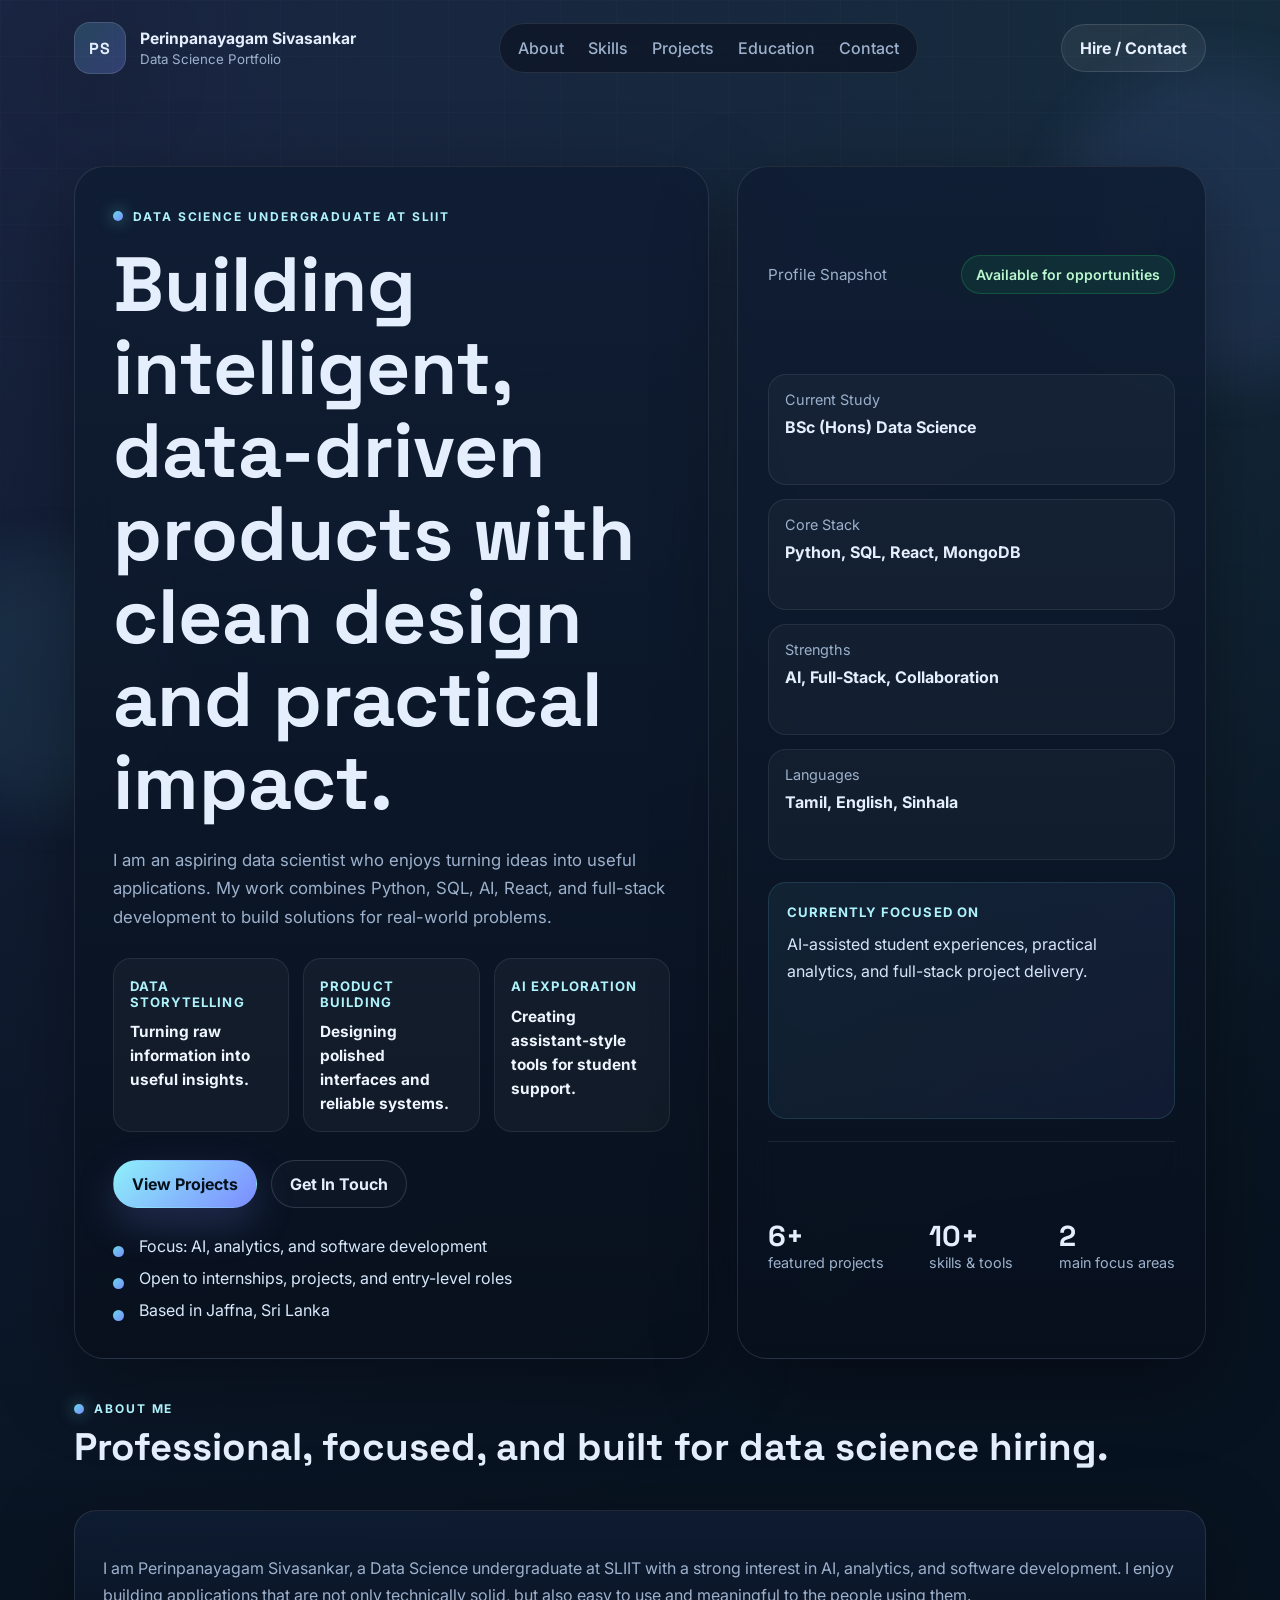
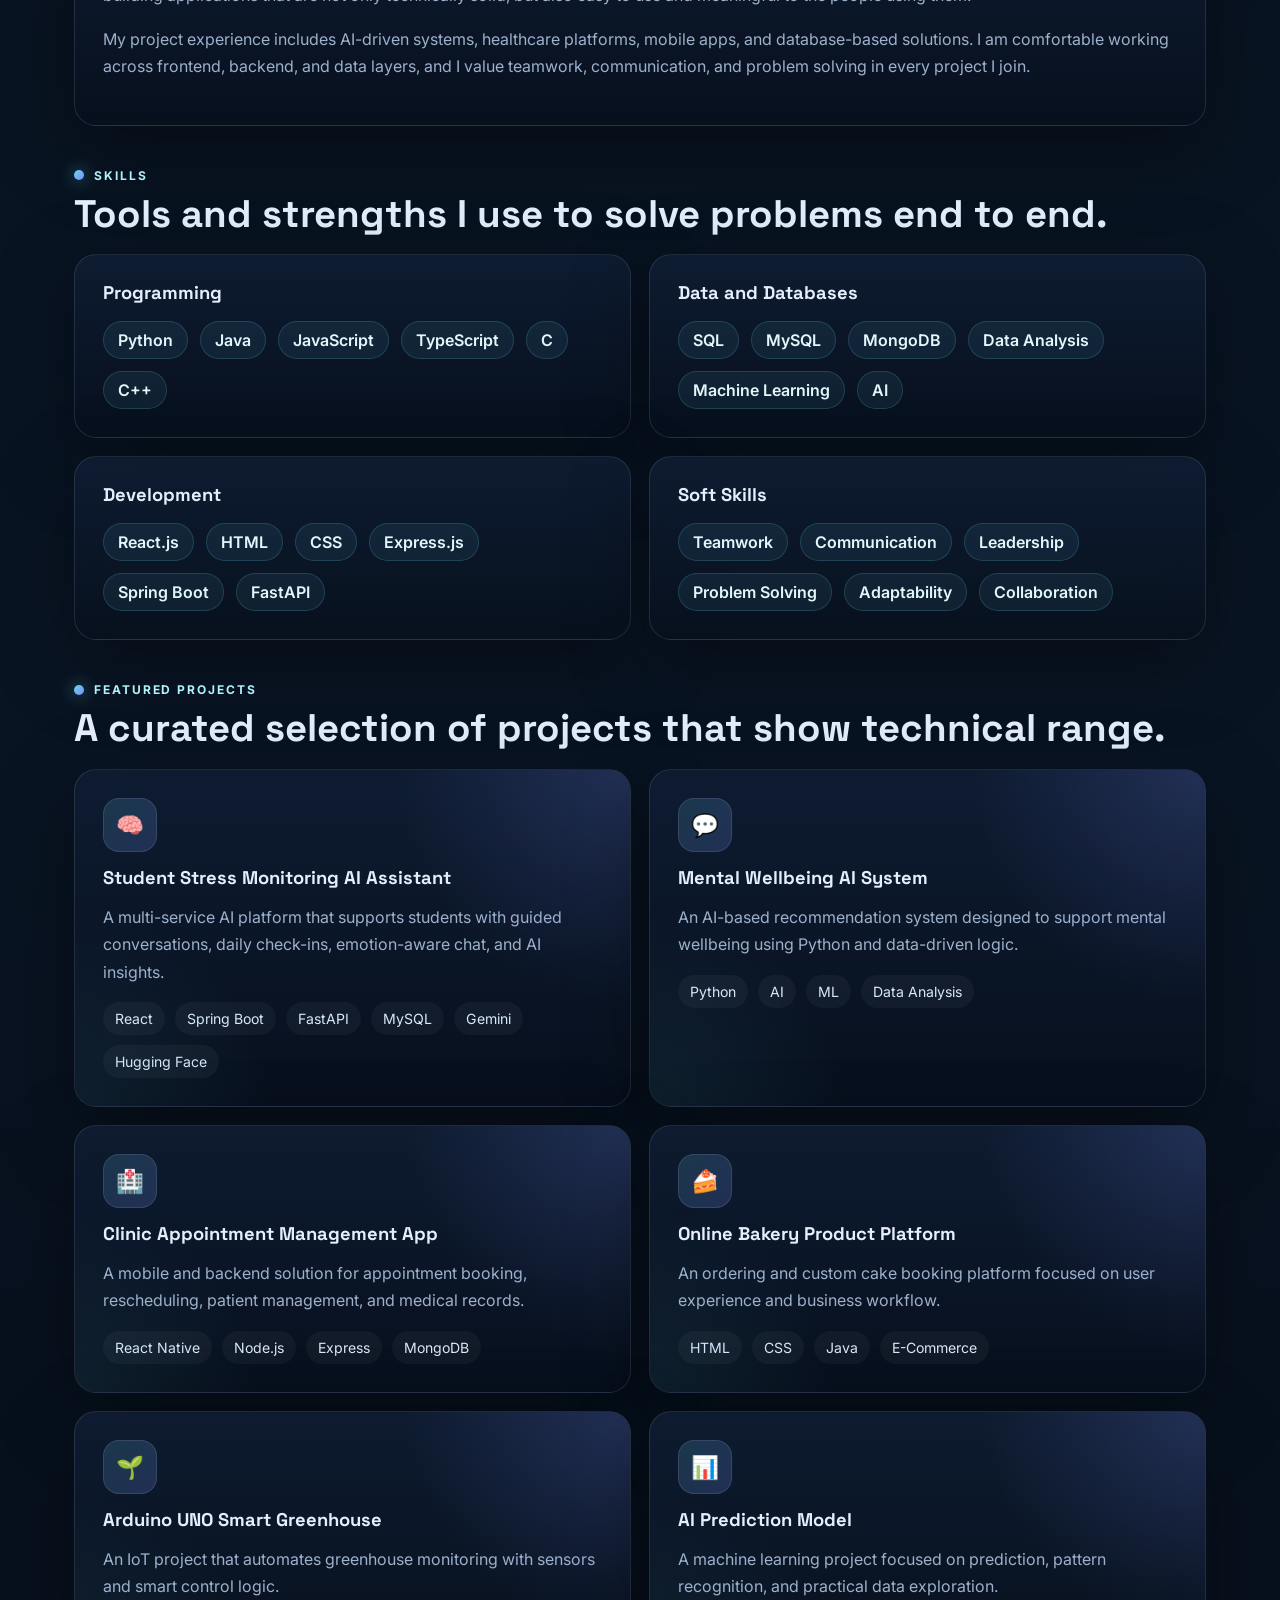
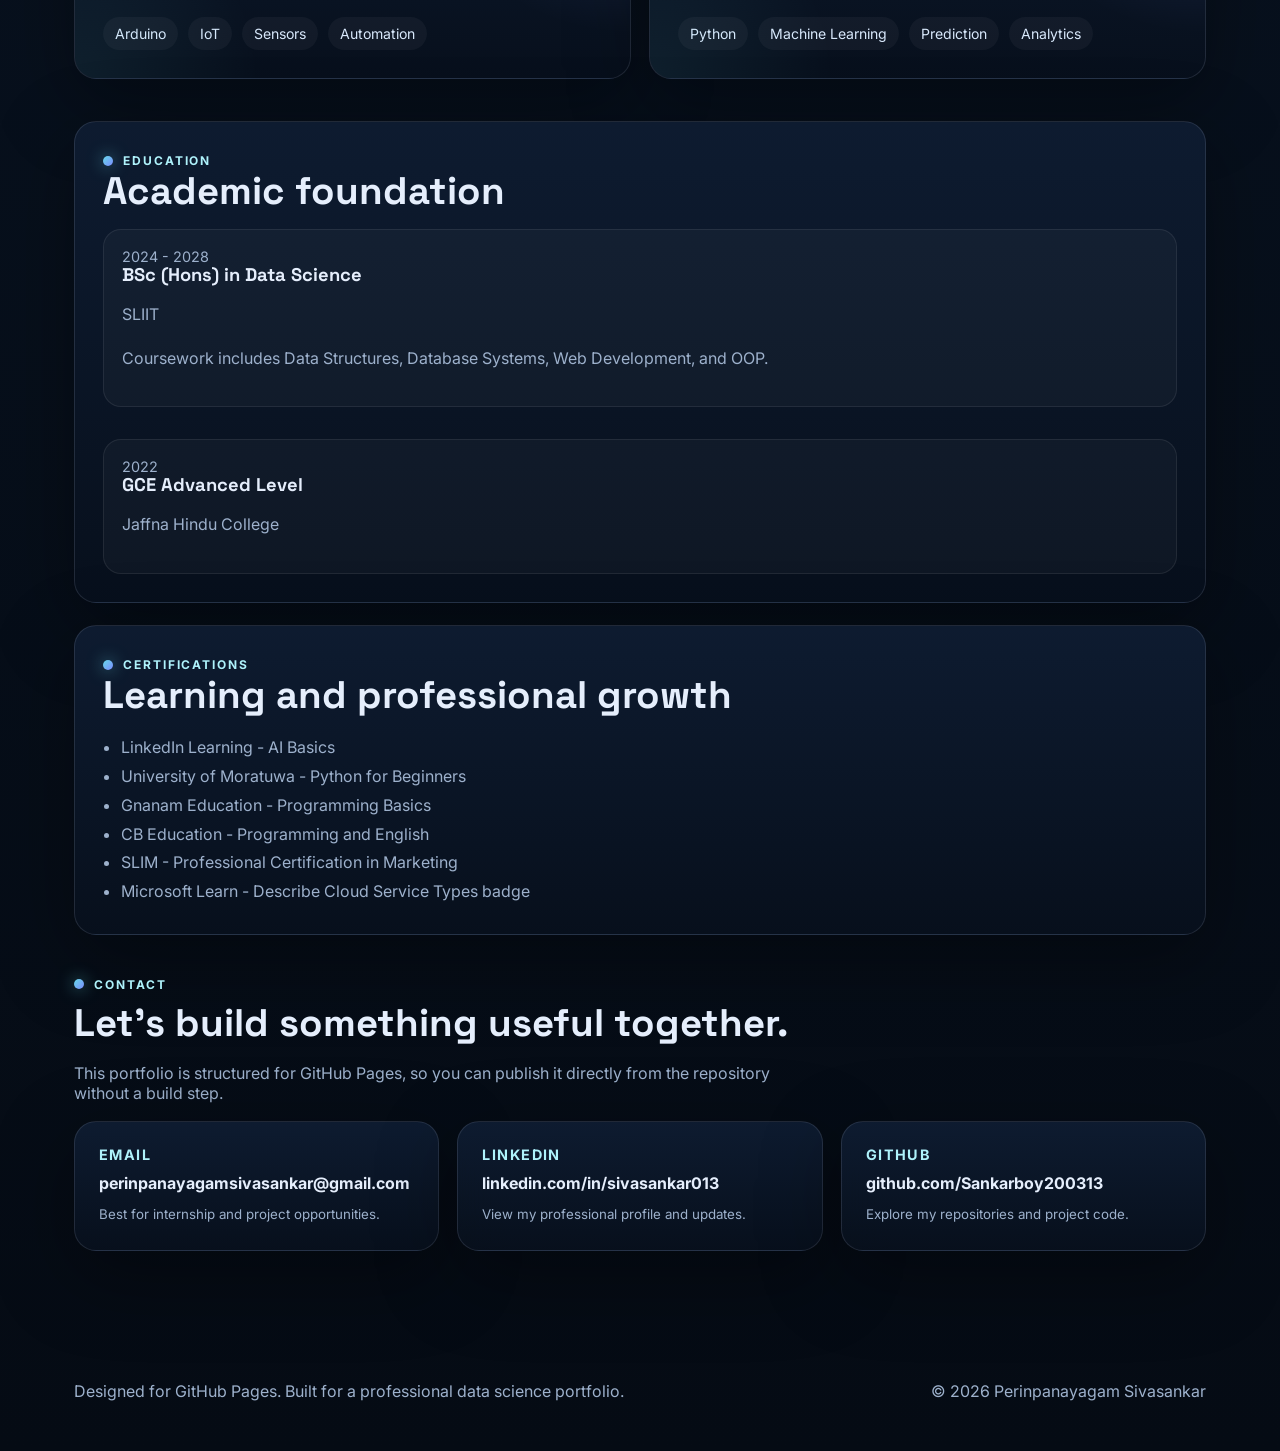
==== index.html @ 7ce392a5 "portfolio" ====
<!doctype html>
<html lang="en">
  <head>
    <meta charset="UTF-8" />
    <meta name="viewport" content="width=device-width, initial-scale=1.0" />
    <title>Perinpanayagam Sivasankar | Data Science Portfolio</title>
    <meta
      name="description"
      content="Professional portfolio for Perinpanayagam Sivasankar, a Data Science undergraduate focused on AI, analytics, and full-stack project work."
    />
    <link rel="preconnect" href="https://fonts.googleapis.com" />
    <link rel="preconnect" href="https://fonts.gstatic.com" crossorigin />
    <link
      href="https://fonts.googleapis.com/css2?family=Inter:wght@400;500;600;700;800&family=Space+Grotesk:wght@500;700&display=swap"
      rel="stylesheet"
    />
    <link rel="stylesheet" href="./styles.css" />
  </head>
  <body>
    <div class="bg-orb orb-1"></div>
    <div class="bg-orb orb-2"></div>
    <div class="bg-grid"></div>

    <header class="site-header">
      <a class="brand" href="#top" aria-label="Home">
        <span class="brand-mark">PS</span>
        <span class="brand-text">
          <strong>Perinpanayagam Sivasankar</strong>
          <small>Data Science Portfolio</small>
        </span>
      </a>

      <nav class="site-nav" aria-label="Primary">
        <a href="#about">About</a>
        <a href="#skills">Skills</a>
        <a href="#projects">Projects</a>
        <a href="#education">Education</a>
        <a href="#contact">Contact</a>
      </nav>

      <a class="button button-secondary" href="mailto:perinpanayagamsivasankar@gmail.com">
        Hire / Contact
      </a>
    </header>

    <main id="top">
      <section class="hero section">
        <div class="hero-copy reveal">
          <span class="eyebrow">Data Science Undergraduate at SLIIT</span>
          <h1>Building intelligent, data-driven products with clean design and practical impact.</h1>
          <p class="hero-text">
            I am an aspiring data scientist who enjoys turning ideas into useful applications.
            My work combines Python, SQL, AI, React, and full-stack development to build
            solutions for real-world problems.
          </p>

          <div class="hero-highlights" aria-label="Highlights">
            <article>
              <span>Data storytelling</span>
              <strong>Turning raw information into useful insights.</strong>
            </article>
            <article>
              <span>Product building</span>
              <strong>Designing polished interfaces and reliable systems.</strong>
            </article>
            <article>
              <span>AI exploration</span>
              <strong>Creating assistant-style tools for student support.</strong>
            </article>
          </div>

          <div class="hero-actions">
            <a class="button button-primary" href="#projects">View Projects</a>
            <a class="button button-ghost" href="#contact">Get In Touch</a>
          </div>

          <ul class="hero-points">
            <li>Focus: AI, analytics, and software development</li>
            <li>Open to internships, projects, and entry-level roles</li>
            <li>Based in Jaffna, Sri Lanka</li>
          </ul>
        </div>

        <aside class="hero-card reveal">
          <div class="hero-card-top">
            <p class="card-label">Profile Snapshot</p>
            <span class="status-pill">Available for opportunities</span>
          </div>

          <div class="profile-grid">
            <div>
              <span>Current Study</span>
              <strong>BSc (Hons) Data Science</strong>
            </div>
            <div>
              <span>Core Stack</span>
              <strong>Python, SQL, React, MongoDB</strong>
            </div>
            <div>
              <span>Strengths</span>
              <strong>AI, Full-Stack, Collaboration</strong>
            </div>
            <div>
              <span>Languages</span>
              <strong>Tamil, English, Sinhala</strong>
            </div>
          </div>

          <div class="spotlight">
            <span>Currently focused on</span>
            <p>AI-assisted student experiences, practical analytics, and full-stack project delivery.</p>
          </div>

          <div class="metric-row">
            <div class="metric">
              <strong>6+</strong>
              <span>featured projects</span>
            </div>
            <div class="metric">
              <strong>10+</strong>
              <span>skills & tools</span>
            </div>
            <div class="metric">
              <strong>2</strong>
              <span>main focus areas</span>
            </div>
          </div>
        </aside>
      </section>

      <section class="section about-grid" id="about">
        <div class="section-heading reveal">
          <span class="eyebrow">About Me</span>
          <h2>Professional, focused, and built for data science hiring.</h2>
        </div>

        <div class="card reveal">
          <p>
            I am Perinpanayagam Sivasankar, a Data Science undergraduate at SLIIT with a strong
            interest in AI, analytics, and software development. I enjoy building applications that
            are not only technically solid, but also easy to use and meaningful to the people using
            them.
          </p>
          <p>
            My project experience includes AI-driven systems, healthcare platforms, mobile apps,
            and database-based solutions. I am comfortable working across frontend, backend, and
            data layers, and I value teamwork, communication, and problem solving in every project
            I join.
          </p>
        </div>
      </section>

      <section class="section" id="skills">
        <div class="section-heading reveal">
          <span class="eyebrow">Skills</span>
          <h2>Tools and strengths I use to solve problems end to end.</h2>
        </div>

        <div class="skill-columns">
          <article class="card reveal">
            <h3>Programming</h3>
            <div class="chip-list">
              <span>Python</span>
              <span>Java</span>
              <span>JavaScript</span>
              <span>TypeScript</span>
              <span>C</span>
              <span>C++</span>
            </div>
          </article>

          <article class="card reveal">
            <h3>Data and Databases</h3>
            <div class="chip-list">
              <span>SQL</span>
              <span>MySQL</span>
              <span>MongoDB</span>
              <span>Data Analysis</span>
              <span>Machine Learning</span>
              <span>AI</span>
            </div>
          </article>

          <article class="card reveal">
            <h3>Development</h3>
            <div class="chip-list">
              <span>React.js</span>
              <span>HTML</span>
              <span>CSS</span>
              <span>Express.js</span>
              <span>Spring Boot</span>
              <span>FastAPI</span>
            </div>
          </article>

          <article class="card reveal">
            <h3>Soft Skills</h3>
            <div class="chip-list">
              <span>Teamwork</span>
              <span>Communication</span>
              <span>Leadership</span>
              <span>Problem Solving</span>
              <span>Adaptability</span>
              <span>Collaboration</span>
            </div>
          </article>
        </div>
      </section>

      <section class="section" id="projects">
        <div class="section-heading reveal">
          <span class="eyebrow">Featured Projects</span>
          <h2>A curated selection of projects that show technical range.</h2>
        </div>

        <div class="project-grid" id="project-grid"></div>
      </section>

      <section class="section split-section">
        <article class="card reveal" id="education">
          <span class="eyebrow">Education</span>
          <h2>Academic foundation</h2>
          <div class="timeline">
            <div class="timeline-item">
              <span class="timeline-date">2024 - 2028</span>
              <h3>BSc (Hons) in Data Science</h3>
              <p>SLIIT</p>
              <p>Coursework includes Data Structures, Database Systems, Web Development, and OOP.</p>
            </div>
            <div class="timeline-item">
              <span class="timeline-date">2022</span>
              <h3>GCE Advanced Level</h3>
              <p>Jaffna Hindu College</p>
            </div>
          </div>
        </article>

        <article class="card reveal">
          <span class="eyebrow">Certifications</span>
          <h2>Learning and professional growth</h2>
          <ul class="list-clean">
            <li>LinkedIn Learning - AI Basics</li>
            <li>University of Moratuwa - Python for Beginners</li>
            <li>Gnanam Education - Programming Basics</li>
            <li>CB Education - Programming and English</li>
            <li>SLIM - Professional Certification in Marketing</li>
            <li>Microsoft Learn - Describe Cloud Service Types badge</li>
          </ul>
        </article>
      </section>

      <section class="section contact-section" id="contact">
        <div class="section-heading reveal">
          <span class="eyebrow">Contact</span>
          <h2>Let’s build something useful together.</h2>
        </div>

        <p class="contact-note reveal">
          This portfolio is structured for GitHub Pages, so you can publish it directly from the
          repository without a build step.
        </p>

        <div class="contact-grid">
          <a class="contact-card reveal" href="mailto:perinpanayagamsivasankar@gmail.com">
            <span>Email</span>
            <strong>perinpanayagamsivasankar@gmail.com</strong>
            <small>Best for internship and project opportunities.</small>
          </a>

          <a class="contact-card reveal" href="https://www.linkedin.com/in/sivasankar013" target="_blank" rel="noreferrer">
            <span>LinkedIn</span>
            <strong>linkedin.com/in/sivasankar013</strong>
            <small>View my professional profile and updates.</small>
          </a>

          <a class="contact-card reveal" href="https://github.com/Sankarboy200313" target="_blank" rel="noreferrer">
            <span>GitHub</span>
            <strong>github.com/Sankarboy200313</strong>
            <small>Explore my repositories and project code.</small>
          </a>
        </div>
      </section>
    </main>

    <footer class="site-footer">
      <p>Designed for GitHub Pages. Built for a professional data science portfolio.</p>
      <p>© <span id="year"></span> Perinpanayagam Sivasankar</p>
    </footer>

    <script src="./script.js"></script>
  </body>
</html>
---- styles.css ----
:root {
  color-scheme: dark;
  --bg: #07111f;
  --bg-soft: rgba(10, 18, 31, 0.75);
  --surface: rgba(12, 22, 39, 0.88);
  --surface-strong: #0f1d33;
  --line: rgba(148, 163, 184, 0.18);
  --text: #e5eefc;
  --muted: #9db1cc;
  --accent: #66d9e8;
  --accent-2: #7c8cff;
  --accent-3: #22c55e;
  --shadow: 0 24px 80px rgba(0, 0, 0, 0.35);
  --radius-xl: 30px;
  --radius-lg: 22px;
  --radius-md: 16px;
  --radius-sm: 12px;
  --max-width: 1180px;
  --font-body: "Inter", system-ui, sans-serif;
  --font-display: "Space Grotesk", "Inter", system-ui, sans-serif;
}

* {
  box-sizing: border-box;
}

html {
  scroll-behavior: smooth;
}

body {
  margin: 0;
  font-family: var(--font-body);
  color: var(--text);
  background:
    radial-gradient(circle at top left, rgba(124, 140, 255, 0.17), transparent 34%),
    radial-gradient(circle at top right, rgba(102, 217, 232, 0.12), transparent 26%),
    linear-gradient(180deg, #06101c 0%, #091423 48%, #050b14 100%);
  min-height: 100vh;
}

a {
  color: inherit;
  text-decoration: none;
}

img {
  max-width: 100%;
  display: block;
}

body::before {
  content: "";
  position: fixed;
  inset: 0;
  background-image: linear-gradient(rgba(255, 255, 255, 0.03) 1px, transparent 1px),
    linear-gradient(90deg, rgba(255, 255, 255, 0.03) 1px, transparent 1px);
  background-size: 56px 56px;
  mask-image: linear-gradient(to bottom, rgba(0, 0, 0, 0.55), transparent 95%);
  pointer-events: none;
}

.bg-orb {
  position: fixed;
  border-radius: 50%;
  filter: blur(30px);
  opacity: 0.48;
  pointer-events: none;
}

.orb-1 {
  width: 320px;
  height: 320px;
  top: 4rem;
  right: -6rem;
  background: rgba(124, 140, 255, 0.22);
}

.orb-2 {
  width: 260px;
  height: 260px;
  bottom: 10%;
  left: -5rem;
  background: rgba(102, 217, 232, 0.18);
}

.bg-grid {
  position: fixed;
  inset: 0;
  background-image: linear-gradient(rgba(255, 255, 255, 0.02) 1px, transparent 1px),
    linear-gradient(90deg, rgba(255, 255, 255, 0.02) 1px, transparent 1px);
  background-size: 120px 120px;
  opacity: 0.35;
  pointer-events: none;
}

.site-header,
main,
.site-footer {
  position: relative;
  z-index: 1;
}

.site-header {
  max-width: var(--max-width);
  margin: 0 auto;
  padding: 22px 24px;
  display: flex;
  align-items: center;
  justify-content: space-between;
  gap: 20px;
}

.brand {
  display: inline-flex;
  align-items: center;
  gap: 14px;
}

.brand-mark {
  display: grid;
  place-items: center;
  width: 52px;
  height: 52px;
  border-radius: 16px;
  font-family: var(--font-display);
  font-weight: 700;
  letter-spacing: 0.05em;
  background: linear-gradient(135deg, rgba(102, 217, 232, 0.18), rgba(124, 140, 255, 0.26));
  border: 1px solid rgba(255, 255, 255, 0.12);
  box-shadow: var(--shadow);
}

.brand-text {
  display: flex;
  flex-direction: column;
  gap: 3px;
}

.brand-text strong {
  font-size: 0.98rem;
  font-weight: 700;
}

.brand-text small {
  color: var(--muted);
}

.site-nav {
  display: flex;
  align-items: center;
  gap: 24px;
  padding: 14px 18px;
  border-radius: 999px;
  background: rgba(8, 15, 27, 0.52);
  border: 1px solid rgba(255, 255, 255, 0.1);
  backdrop-filter: blur(16px);
}

.site-nav a {
  color: var(--muted);
  font-weight: 500;
  transition: color 180ms ease;
}

.site-nav a:hover {
  color: var(--text);
}

.button {
  display: inline-flex;
  align-items: center;
  justify-content: center;
  min-height: 48px;
  padding: 0 18px;
  border-radius: 999px;
  font-weight: 700;
  border: 1px solid transparent;
  transition:
    transform 180ms ease,
    border-color 180ms ease,
    background 180ms ease;
}

.button:hover {
  transform: translateY(-1px);
}

.button-primary {
  color: #04111c;
  background: linear-gradient(135deg, #8ef0fa, #7c8cff);
  box-shadow: 0 16px 40px rgba(124, 140, 255, 0.22);
}

.button-secondary {
  background: rgba(255, 255, 255, 0.06);
  border-color: rgba(255, 255, 255, 0.12);
}

.button-ghost {
  border-color: rgba(148, 163, 184, 0.24);
  background: rgba(255, 255, 255, 0.02);
}

main {
  max-width: var(--max-width);
  margin: 0 auto;
  padding: 0 24px 96px;
}

.section {
  margin-top: 42px;
}

.hero {
  display: grid;
  grid-template-columns: minmax(0, 1.15fr) minmax(320px, 0.85fr);
  gap: 28px;
  align-items: stretch;
  padding-top: 28px;
}

.hero-copy,
.hero-card,
.card,
.contact-card {
  background: linear-gradient(180deg, rgba(15, 29, 51, 0.9), rgba(8, 16, 29, 0.9));
  border: 1px solid var(--line);
  box-shadow: var(--shadow);
  backdrop-filter: blur(20px);
}

.hero-copy {
  border-radius: var(--radius-xl);
  padding: 38px;
  position: relative;
  overflow: hidden;
}

.hero-copy::after {
  content: "";
  position: absolute;
  inset: auto -10% -35% auto;
  width: 280px;
  height: 280px;
  border-radius: 50%;
  background: radial-gradient(circle, rgba(102, 217, 232, 0.18), transparent 62%);
  filter: blur(14px);
  pointer-events: none;
}

.eyebrow {
  display: inline-flex;
  align-items: center;
  gap: 10px;
  color: #aef2fb;
  text-transform: uppercase;
  letter-spacing: 0.16em;
  font-size: 0.75rem;
  font-weight: 700;
}

.eyebrow::before {
  content: "";
  width: 10px;
  height: 10px;
  border-radius: 50%;
  background: linear-gradient(135deg, #66d9e8, #7c8cff);
  box-shadow: 0 0 16px rgba(102, 217, 232, 0.6);
}

h1,
h2,
h3 {
  margin: 0;
  font-family: var(--font-display);
  line-height: 1.08;
}

h1 {
  margin-top: 18px;
  font-size: clamp(2.8rem, 6vw, 5.5rem);
  max-width: 12ch;
}

h2 {
  font-size: clamp(1.8rem, 3vw, 2.8rem);
}

h3 {
  font-size: 1.15rem;
}

.hero-text,
.card p,
.timeline-item p,
.contact-card small {
  color: var(--muted);
  line-height: 1.72;
}

.hero-text {
  max-width: 62ch;
  font-size: 1.05rem;
  margin-top: 22px;
}

.hero-highlights {
  display: grid;
  grid-template-columns: repeat(3, minmax(0, 1fr));
  gap: 14px;
  margin-top: 26px;
}

.hero-highlights article {
  padding: 16px;
  border-radius: 18px;
  background: rgba(255, 255, 255, 0.035);
  border: 1px solid rgba(255, 255, 255, 0.08);
}

.hero-highlights span,
.spotlight span {
  display: inline-flex;
  color: #aef2fb;
  font-size: 0.82rem;
  font-weight: 700;
  text-transform: uppercase;
  letter-spacing: 0.08em;
}

.hero-highlights strong {
  display: block;
  margin-top: 10px;
  color: #eef5ff;
  font-size: 0.96rem;
  line-height: 1.55;
}

.hero-actions {
  display: flex;
  flex-wrap: wrap;
  gap: 14px;
  margin-top: 28px;
}

.hero-points {
  display: grid;
  gap: 12px;
  margin: 28px 0 0;
  padding: 0;
  list-style: none;
  color: #d8e8fb;
}

.hero-points li {
  position: relative;
  padding-left: 26px;
}

.hero-points li::before {
  content: "";
  position: absolute;
  left: 0;
  top: 0.58em;
  width: 11px;
  height: 11px;
  border-radius: 50%;
  background: linear-gradient(135deg, #66d9e8, #7c8cff);
}

.hero-card {
  border-radius: var(--radius-xl);
  padding: 30px;
  display: grid;
  gap: 22px;
}

.hero-card-top,
.metric-row {
  display: flex;
  align-items: center;
  justify-content: space-between;
  gap: 16px;
}

.card-label {
  margin: 0;
  color: var(--muted);
  font-size: 0.95rem;
}

.status-pill {
  display: inline-flex;
  align-items: center;
  gap: 8px;
  padding: 10px 14px;
  border-radius: 999px;
  border: 1px solid rgba(34, 197, 94, 0.25);
  background: rgba(34, 197, 94, 0.1);
  color: #baf7cf;
  font-size: 0.88rem;
  font-weight: 600;
}

.profile-grid {
  display: grid;
  gap: 14px;
}

.profile-grid div {
  padding: 16px;
  border-radius: 18px;
  background: rgba(255, 255, 255, 0.03);
  border: 1px solid rgba(255, 255, 255, 0.08);
}

.profile-grid span,
.metric span,
.timeline-date {
  display: block;
  color: var(--muted);
  font-size: 0.9rem;
}

.profile-grid strong {
  display: block;
  margin-top: 8px;
  font-size: 1rem;
  line-height: 1.45;
}

.spotlight {
  padding: 18px;
  border-radius: 18px;
  background: linear-gradient(135deg, rgba(102, 217, 232, 0.07), rgba(124, 140, 255, 0.08));
  border: 1px solid rgba(102, 217, 232, 0.14);
}

.spotlight p {
  margin: 10px 0 0;
  color: #d7e5f9;
  line-height: 1.65;
}

.metric-row {
  border-top: 1px solid rgba(255, 255, 255, 0.08);
  padding-top: 18px;
}

.metric strong {
  display: block;
  font-family: var(--font-display);
  font-size: 1.8rem;
}

.section-heading {
  display: grid;
  gap: 10px;
  margin-bottom: 20px;
}

.about-grid,
.split-section {
  display: grid;
  gap: 22px;
}

.card {
  border-radius: var(--radius-lg);
  padding: 28px;
  transition:
    transform 180ms ease,
    border-color 180ms ease,
    box-shadow 180ms ease;
}

.card:hover,
.contact-card:hover {
  transform: translateY(-2px);
  border-color: rgba(102, 217, 232, 0.22);
  box-shadow: 0 30px 90px rgba(0, 0, 0, 0.42);
}

.card p + p,
.timeline-item + .timeline-item {
  margin-top: 16px;
}

.skill-columns {
  display: grid;
  grid-template-columns: repeat(2, minmax(0, 1fr));
  gap: 18px;
}

.chip-list {
  display: flex;
  flex-wrap: wrap;
  gap: 12px;
  margin-top: 18px;
}

.chip-list span {
  display: inline-flex;
  align-items: center;
  justify-content: center;
  min-height: 38px;
  padding: 0 14px;
  border-radius: 999px;
  background: rgba(102, 217, 232, 0.08);
  border: 1px solid rgba(102, 217, 232, 0.18);
  color: #dff8fb;
  font-weight: 600;
}

.project-grid {
  display: grid;
  grid-template-columns: repeat(2, minmax(0, 1fr));
  gap: 18px;
}

.project-card {
  position: relative;
  overflow: hidden;
  min-height: 100%;
}

.project-card::before {
  content: "";
  position: absolute;
  inset: 0;
  background:
    radial-gradient(circle at top right, rgba(124, 140, 255, 0.18), transparent 36%),
    radial-gradient(circle at bottom left, rgba(102, 217, 232, 0.08), transparent 30%);
  pointer-events: none;
}

.project-header {
  display: flex;
  align-items: flex-start;
  justify-content: space-between;
  gap: 16px;
}

.project-icon {
  width: 54px;
  height: 54px;
  border-radius: 16px;
  display: grid;
  place-items: center;
  font-size: 1.4rem;
  background: linear-gradient(135deg, rgba(102, 217, 232, 0.16), rgba(124, 140, 255, 0.2));
  border: 1px solid rgba(255, 255, 255, 0.1);
}

.project-meta {
  display: flex;
  flex-wrap: wrap;
  gap: 10px;
  margin-top: 16px;
}

.project-meta span {
  padding: 8px 12px;
  border-radius: 999px;
  background: rgba(255, 255, 255, 0.04);
  color: #d8e8fb;
  font-size: 0.88rem;
}

.list-clean {
  margin: 18px 0 0;
  padding-left: 18px;
  color: var(--muted);
  line-height: 1.8;
}

.timeline {
  display: grid;
  gap: 16px;
  margin-top: 18px;
}

.timeline-item {
  padding: 18px;
  border-radius: 18px;
  background: rgba(255, 255, 255, 0.03);
  border: 1px solid rgba(255, 255, 255, 0.08);
}

.contact-grid {
  display: grid;
  grid-template-columns: repeat(3, minmax(0, 1fr));
  gap: 18px;
}

.contact-note {
  max-width: 72ch;
  margin: 0 0 18px;
  color: var(--muted);
}

.contact-card {
  display: grid;
  gap: 8px;
  padding: 24px;
  border-radius: var(--radius-lg);
  transition:
    transform 180ms ease,
    border-color 180ms ease;
}

.contact-card span {
  color: #aef2fb;
  font-size: 0.9rem;
  font-weight: 700;
  text-transform: uppercase;
  letter-spacing: 0.1em;
}

.contact-card strong {
  font-size: 1rem;
  line-height: 1.5;
  word-break: break-word;
}

.site-footer {
  max-width: var(--max-width);
  margin: 0 auto;
  padding: 18px 24px 34px;
  display: flex;
  flex-wrap: wrap;
  align-items: center;
  justify-content: space-between;
  gap: 14px;
  color: var(--muted);
}

.reveal {
  animation: fade-up 700ms ease both;
}

@keyframes fade-up {
  from {
    opacity: 0;
    transform: translateY(18px);
  }
  to {
    opacity: 1;
    transform: translateY(0);
  }
}

@media (max-width: 1080px) {
  .hero,
  .project-grid,
  .contact-grid {
    grid-template-columns: 1fr;
  }

  .hero-highlights {
    grid-template-columns: 1fr;
  }

  .skill-columns {
    grid-template-columns: 1fr;
  }

  .site-header {
    flex-wrap: wrap;
  }

  .site-nav {
    order: 3;
    width: 100%;
    justify-content: space-between;
    gap: 12px;
    overflow-x: auto;
  }
}

@media (max-width: 720px) {
  main {
    padding: 0 16px 72px;
  }

  .site-header,
  .site-footer {
    padding-left: 16px;
    padding-right: 16px;
  }

  .hero-copy,
  .hero-card,
  .card {
    padding: 22px;
    border-radius: 22px;
  }

  .hero-card-top,
  .metric-row {
    flex-direction: column;
    align-items: flex-start;
  }

  .button-secondary {
    width: 100%;
  }

  .site-nav {
    padding: 12px 14px;
  }

  .site-nav a {
    white-space: nowrap;
  }
}
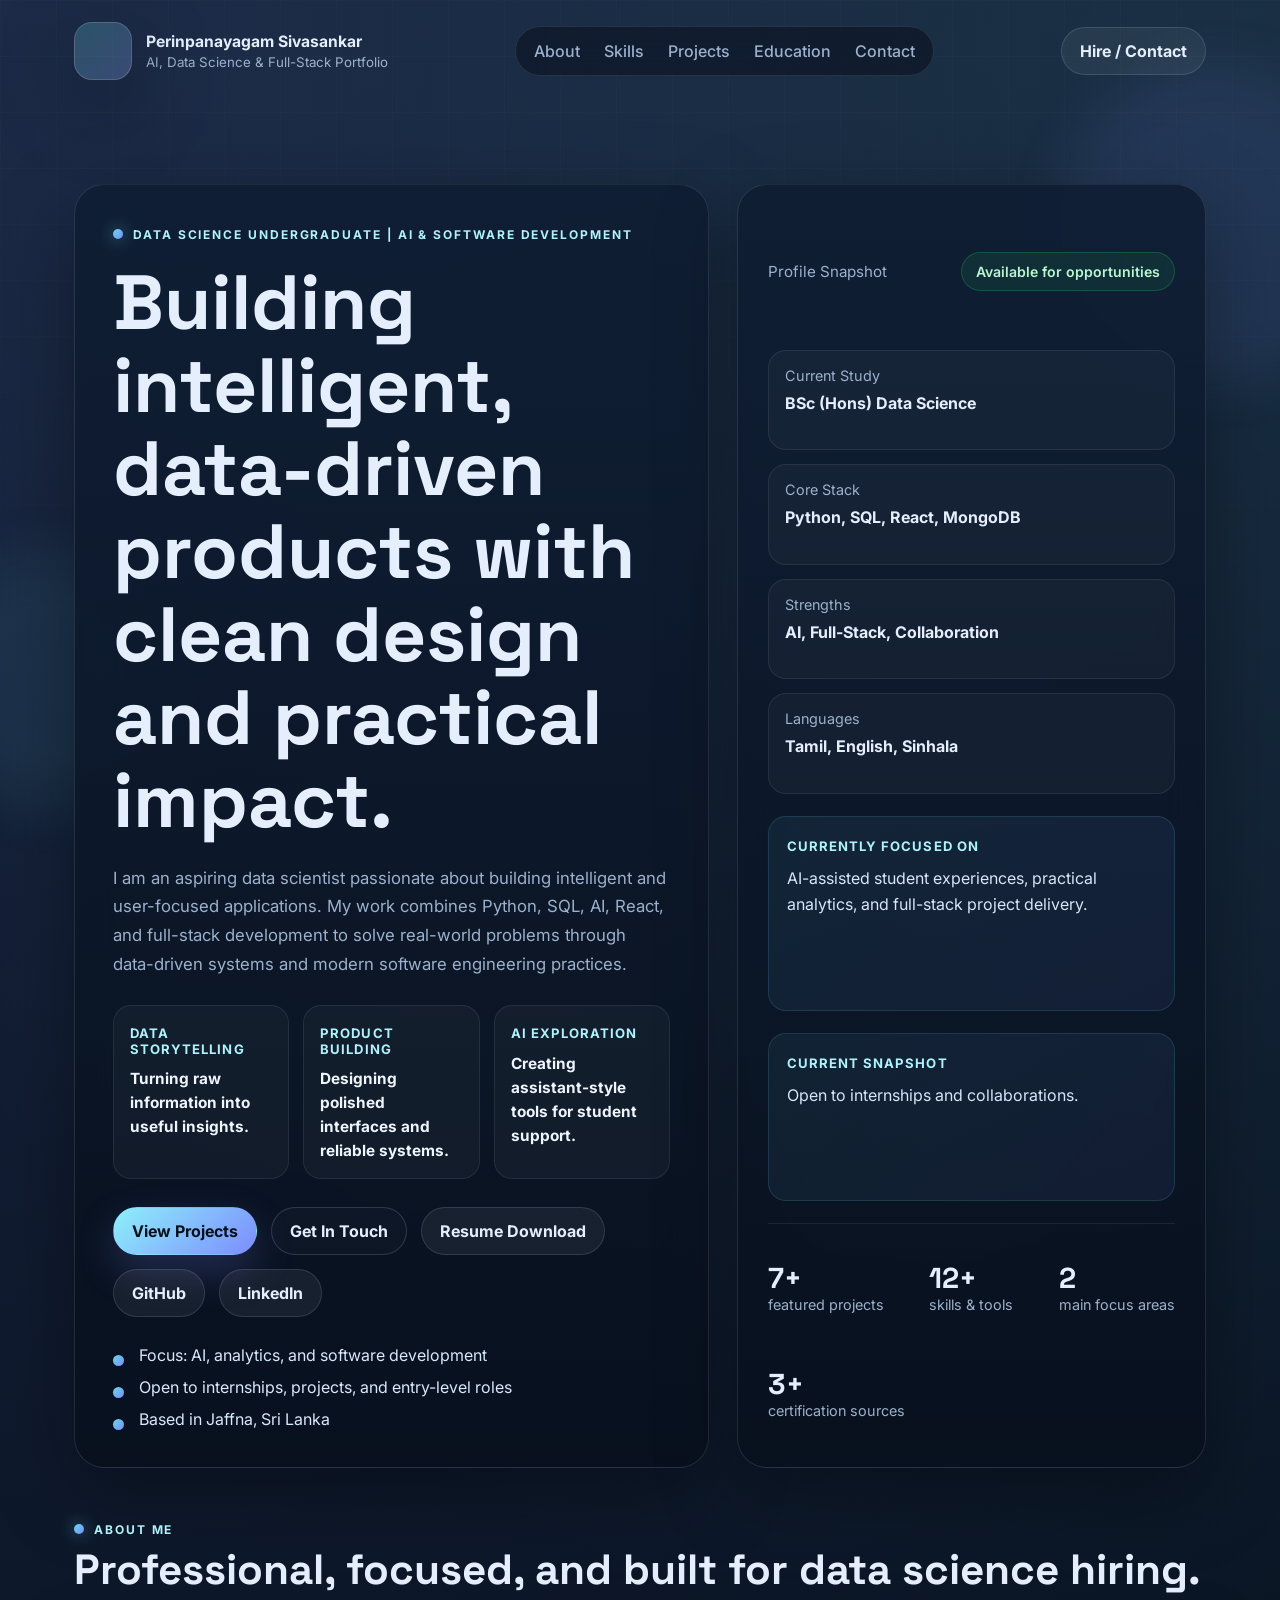
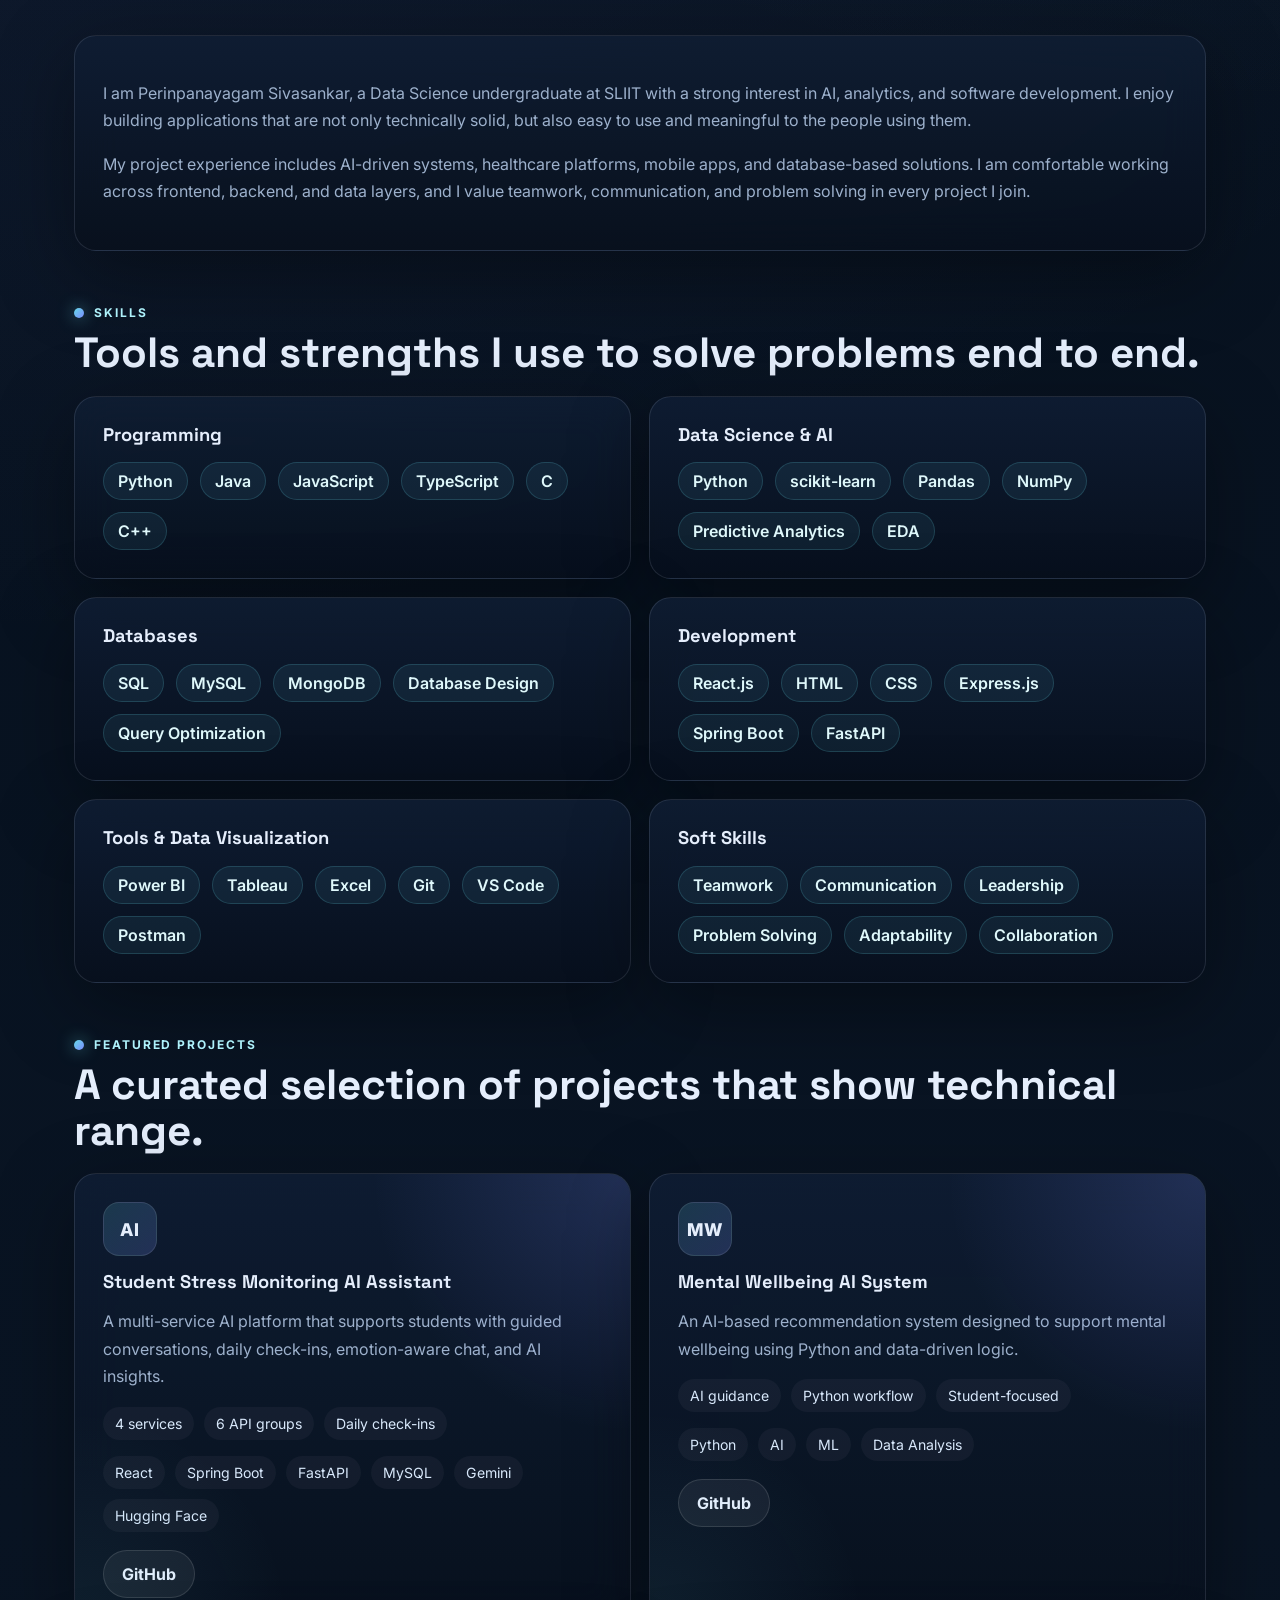
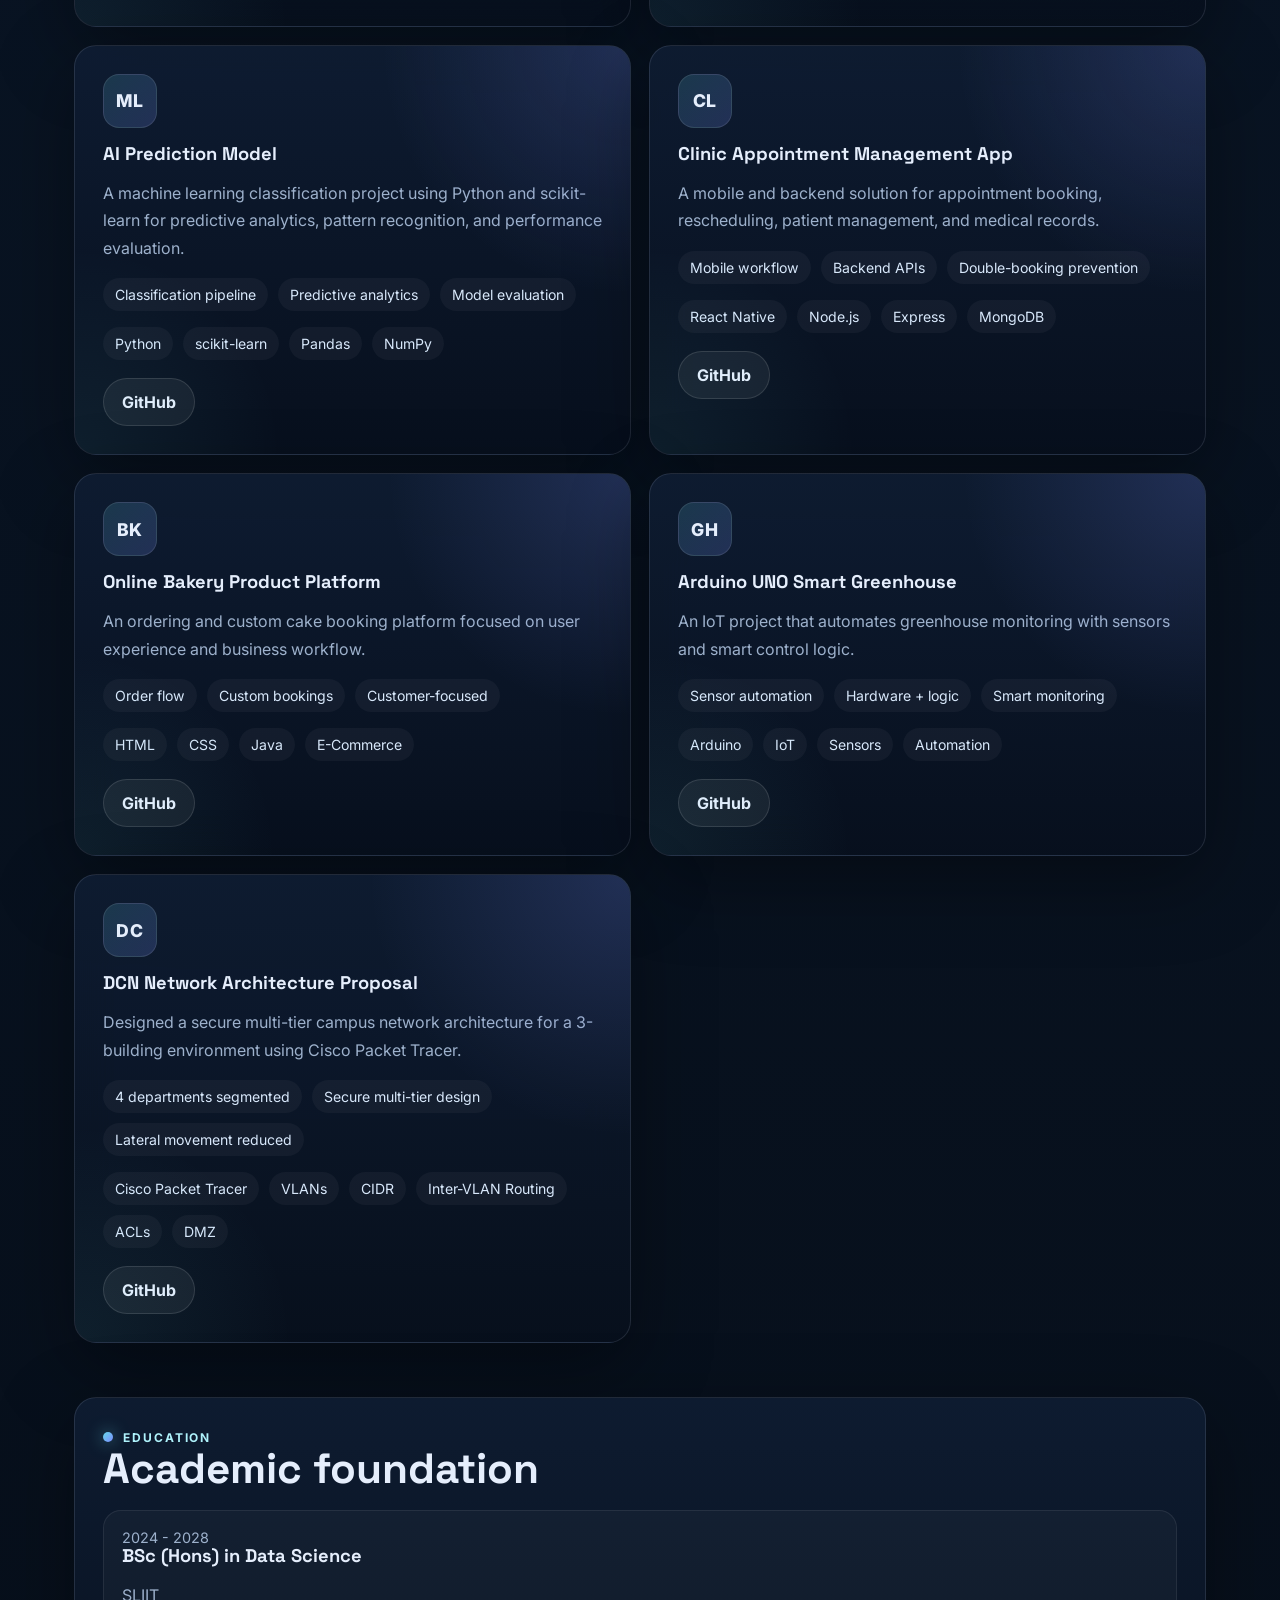
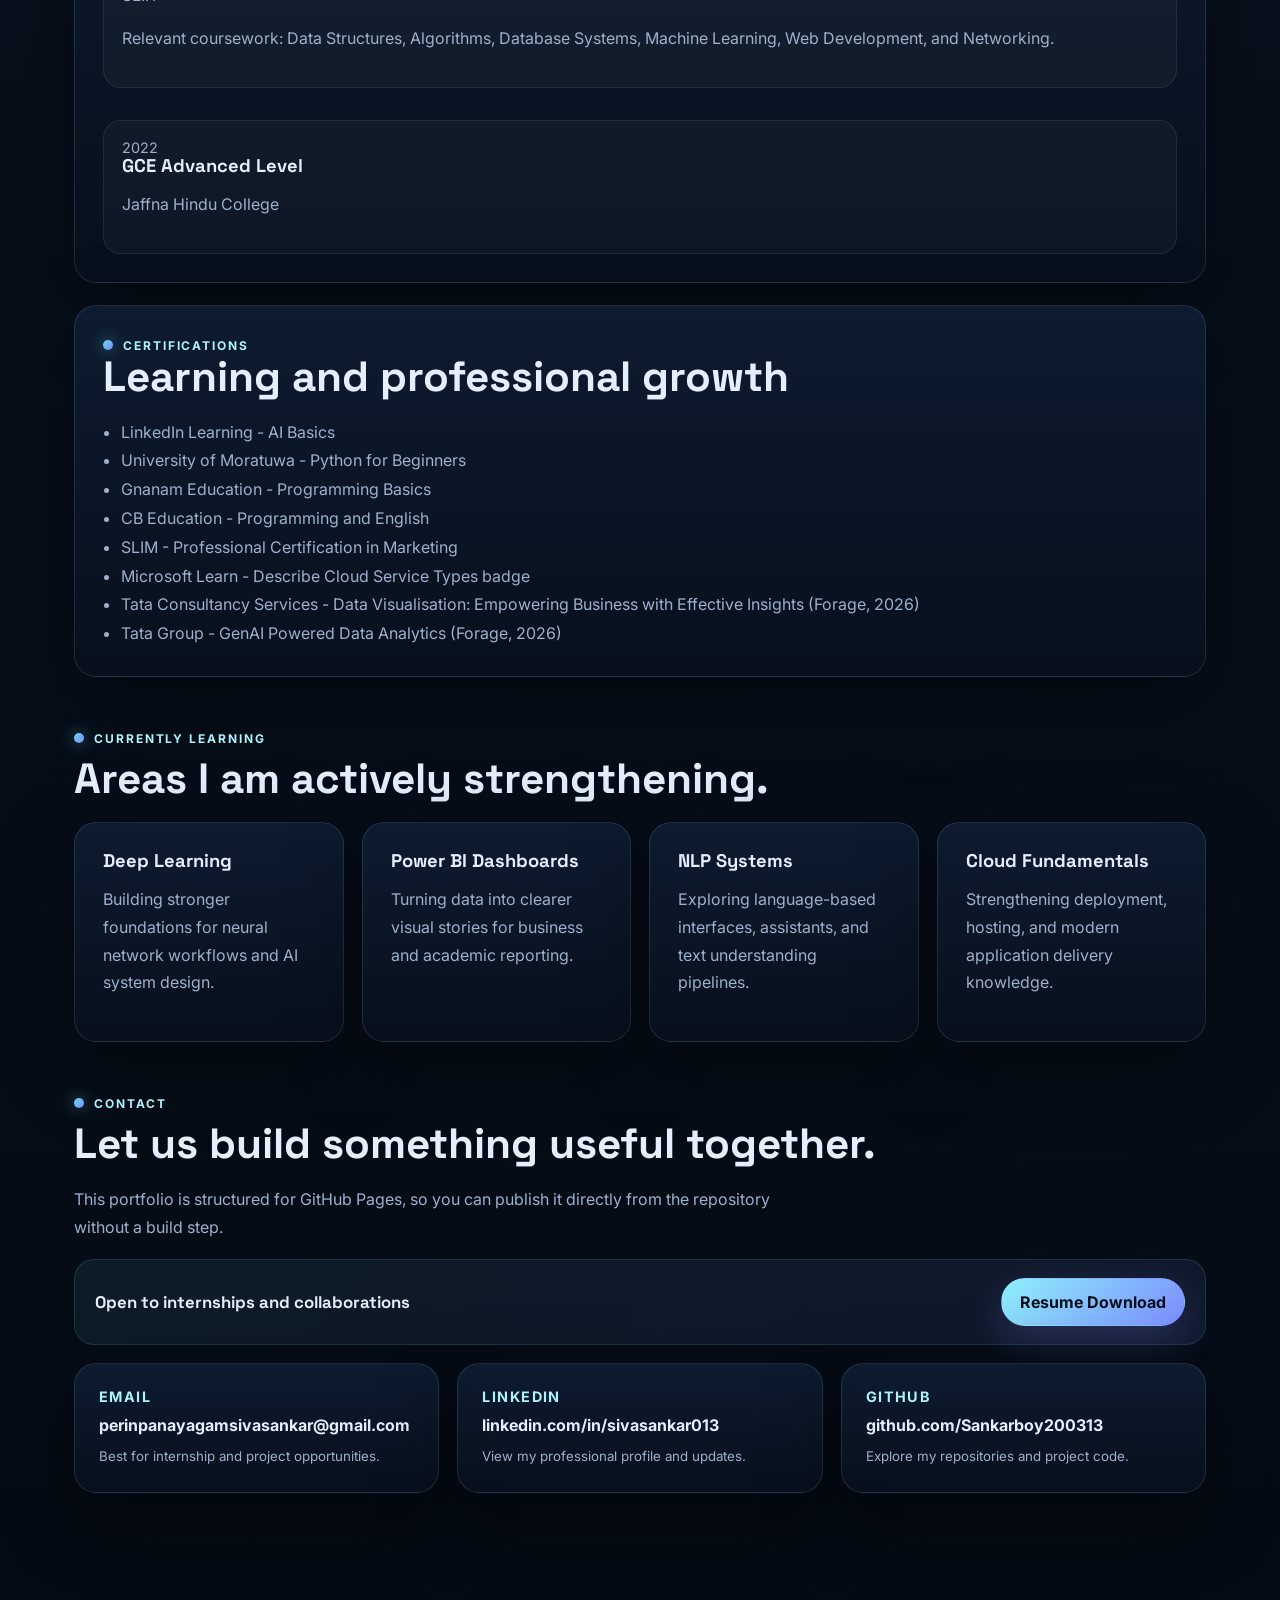
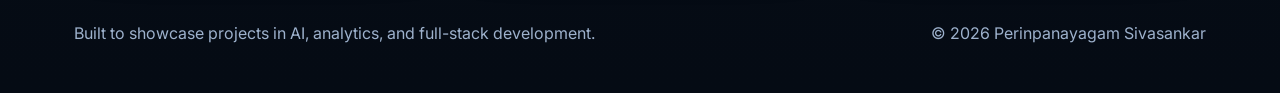
==== commit 448354a6: "update portfolio content" ====
--- a/index.html
+++ b/index.html
@@ -3,10 +3,10 @@
   <head>
     <meta charset="UTF-8" />
     <meta name="viewport" content="width=device-width, initial-scale=1.0" />
-    <title>Perinpanayagam Sivasankar | Data Science Portfolio</title>
+    <title>Perinpanayagam Sivasankar | AI, Data Science & Full-Stack Portfolio</title>
     <meta
       name="description"
-      content="Professional portfolio for Perinpanayagam Sivasankar, a Data Science undergraduate focused on AI, analytics, and full-stack project work."
+      content="Professional portfolio for Perinpanayagam Sivasankar, a Data Science undergraduate focused on AI, analytics, and full-stack development."
     />
     <link rel="preconnect" href="https://fonts.googleapis.com" />
     <link rel="preconnect" href="https://fonts.gstatic.com" crossorigin />
@@ -23,10 +23,10 @@
 
     <header class="site-header">
       <a class="brand" href="#top" aria-label="Home">
-        <span class="brand-mark">PS</span>
+        <img class="brand-mark" src="./myphoto.png" alt="Perinpanayagam Sivasankar profile photo" />
         <span class="brand-text">
           <strong>Perinpanayagam Sivasankar</strong>
-          <small>Data Science Portfolio</small>
+          <small>AI, Data Science &amp; Full-Stack Portfolio</small>
         </span>
       </a>
 
@@ -38,20 +38,19 @@
         <a href="#contact">Contact</a>
       </nav>
 
-      <a class="button button-secondary" href="mailto:perinpanayagamsivasankar@gmail.com">
-        Hire / Contact
-      </a>
+      <a class="button button-secondary" href="mailto:perinpanayagamsivasankar@gmail.com">Hire / Contact</a>
     </header>
 
     <main id="top">
       <section class="hero section">
         <div class="hero-copy reveal">
-          <span class="eyebrow">Data Science Undergraduate at SLIIT</span>
+          <span class="eyebrow">Data Science Undergraduate | AI &amp; Software Development</span>
           <h1>Building intelligent, data-driven products with clean design and practical impact.</h1>
           <p class="hero-text">
-            I am an aspiring data scientist who enjoys turning ideas into useful applications.
-            My work combines Python, SQL, AI, React, and full-stack development to build
-            solutions for real-world problems.
+            I am an aspiring data scientist passionate about building intelligent and user-focused
+            applications. My work combines Python, SQL, AI, React, and full-stack development to
+            solve real-world problems through data-driven systems and modern software engineering
+            practices.
           </p>
 
           <div class="hero-highlights" aria-label="Highlights">
@@ -72,6 +71,9 @@
           <div class="hero-actions">
             <a class="button button-primary" href="#projects">View Projects</a>
             <a class="button button-ghost" href="#contact">Get In Touch</a>
+            <a class="button button-secondary" href="./SivasankarPerinpanayagam_CV.pdf" download>Resume Download</a>
+            <a class="button button-secondary" href="https://github.com/Sankarboy200313">GitHub</a>
+            <a class="button button-secondary" href="https://www.linkedin.com/in/sivasankar013">LinkedIn</a>
           </div>
 
           <ul class="hero-points">
@@ -111,18 +113,27 @@
             <p>AI-assisted student experiences, practical analytics, and full-stack project delivery.</p>
           </div>
 
+          <div class="spotlight">
+            <span>Current Snapshot</span>
+            <p>Open to internships and collaborations.</p>
+          </div>
+
           <div class="metric-row">
             <div class="metric">
-              <strong>6+</strong>
+              <strong>7+</strong>
               <span>featured projects</span>
             </div>
             <div class="metric">
-              <strong>10+</strong>
-              <span>skills & tools</span>
+              <strong>12+</strong>
+              <span>skills &amp; tools</span>
             </div>
             <div class="metric">
               <strong>2</strong>
               <span>main focus areas</span>
+            </div>
+            <div class="metric">
+              <strong>3+</strong>
+              <span>certification sources</span>
             </div>
           </div>
         </aside>
@@ -170,14 +181,25 @@
           </article>
 
           <article class="card reveal">
-            <h3>Data and Databases</h3>
+            <h3>Data Science &amp; AI</h3>
+            <div class="chip-list">
+              <span>Python</span>
+              <span>scikit-learn</span>
+              <span>Pandas</span>
+              <span>NumPy</span>
+              <span>Predictive Analytics</span>
+              <span>EDA</span>
+            </div>
+          </article>
+
+          <article class="card reveal">
+            <h3>Databases</h3>
             <div class="chip-list">
               <span>SQL</span>
               <span>MySQL</span>
               <span>MongoDB</span>
-              <span>Data Analysis</span>
-              <span>Machine Learning</span>
-              <span>AI</span>
+              <span>Database Design</span>
+              <span>Query Optimization</span>
             </div>
           </article>
 
@@ -190,6 +212,18 @@
               <span>Express.js</span>
               <span>Spring Boot</span>
               <span>FastAPI</span>
+            </div>
+          </article>
+
+          <article class="card reveal">
+            <h3>Tools &amp; Data Visualization</h3>
+            <div class="chip-list">
+              <span>Power BI</span>
+              <span>Tableau</span>
+              <span>Excel</span>
+              <span>Git</span>
+              <span>VS Code</span>
+              <span>Postman</span>
             </div>
           </article>
 
@@ -225,7 +259,10 @@
               <span class="timeline-date">2024 - 2028</span>
               <h3>BSc (Hons) in Data Science</h3>
               <p>SLIIT</p>
-              <p>Coursework includes Data Structures, Database Systems, Web Development, and OOP.</p>
+              <p>
+                Relevant coursework: Data Structures, Algorithms, Database Systems, Machine
+                Learning, Web Development, and Networking.
+              </p>
             </div>
             <div class="timeline-item">
               <span class="timeline-date">2022</span>
@@ -245,20 +282,53 @@
             <li>CB Education - Programming and English</li>
             <li>SLIM - Professional Certification in Marketing</li>
             <li>Microsoft Learn - Describe Cloud Service Types badge</li>
+            <li>Tata Consultancy Services - Data Visualisation: Empowering Business with Effective Insights (Forage, 2026)</li>
+            <li>Tata Group - GenAI Powered Data Analytics (Forage, 2026)</li>
           </ul>
         </article>
       </section>
 
+      <section class="section">
+        <div class="section-heading reveal">
+          <span class="eyebrow">Currently Learning</span>
+          <h2>Areas I am actively strengthening.</h2>
+        </div>
+
+        <div class="learning-grid">
+          <article class="card reveal">
+            <h3>Deep Learning</h3>
+            <p>Building stronger foundations for neural network workflows and AI system design.</p>
+          </article>
+          <article class="card reveal">
+            <h3>Power BI Dashboards</h3>
+            <p>Turning data into clearer visual stories for business and academic reporting.</p>
+          </article>
+          <article class="card reveal">
+            <h3>NLP Systems</h3>
+            <p>Exploring language-based interfaces, assistants, and text understanding pipelines.</p>
+          </article>
+          <article class="card reveal">
+            <h3>Cloud Fundamentals</h3>
+            <p>Strengthening deployment, hosting, and modern application delivery knowledge.</p>
+          </article>
+        </div>
+      </section>
+
       <section class="section contact-section" id="contact">
         <div class="section-heading reveal">
           <span class="eyebrow">Contact</span>
-          <h2>Let’s build something useful together.</h2>
+          <h2>Let us build something useful together.</h2>
         </div>
 
         <p class="contact-note reveal">
           This portfolio is structured for GitHub Pages, so you can publish it directly from the
           repository without a build step.
         </p>
+
+        <div class="contact-banner reveal">
+          <strong>Open to internships and collaborations</strong>
+          <a class="button button-primary" href="./SivasankarPerinpanayagam_CV.pdf" download>Resume Download</a>
+        </div>
 
         <div class="contact-grid">
           <a class="contact-card reveal" href="mailto:perinpanayagamsivasankar@gmail.com">
@@ -267,13 +337,13 @@
             <small>Best for internship and project opportunities.</small>
           </a>
 
-          <a class="contact-card reveal" href="https://www.linkedin.com/in/sivasankar013" target="_blank" rel="noreferrer">
+          <a class="contact-card reveal" href="https://www.linkedin.com/in/sivasankar013">
             <span>LinkedIn</span>
             <strong>linkedin.com/in/sivasankar013</strong>
             <small>View my professional profile and updates.</small>
           </a>
 
-          <a class="contact-card reveal" href="https://github.com/Sankarboy200313" target="_blank" rel="noreferrer">
+          <a class="contact-card reveal" href="https://github.com/Sankarboy200313">
             <span>GitHub</span>
             <strong>github.com/Sankarboy200313</strong>
             <small>Explore my repositories and project code.</small>
@@ -283,7 +353,7 @@
     </main>
 
     <footer class="site-footer">
-      <p>Designed for GitHub Pages. Built for a professional data science portfolio.</p>
+      <p>Built to showcase projects in AI, analytics, and full-stack development.</p>
       <p>© <span id="year"></span> Perinpanayagam Sivasankar</p>
     </footer>
 
--- a/styles.css
+++ b/styles.css
@@ -118,17 +118,16 @@
 }
 
 .brand-mark {
-  display: grid;
-  place-items: center;
-  width: 52px;
-  height: 52px;
-  border-radius: 16px;
-  font-family: var(--font-display);
-  font-weight: 700;
-  letter-spacing: 0.05em;
+  width: 58px;
+  height: 58px;
+  border-radius: 18px;
+  object-fit: cover;
+  object-position: center top;
+  filter: brightness(1.18) contrast(1.08) saturate(1.05);
   background: linear-gradient(135deg, rgba(102, 217, 232, 0.18), rgba(124, 140, 255, 0.26));
   border: 1px solid rgba(255, 255, 255, 0.12);
   box-shadow: var(--shadow);
+  display: block;
 }
 
 .brand-text {
@@ -209,7 +208,7 @@
 }
 
 .section {
-  margin-top: 42px;
+  margin-top: 54px;
 }
 
 .hero {
@@ -284,7 +283,7 @@
 }
 
 h2 {
-  font-size: clamp(1.8rem, 3vw, 2.8rem);
+  font-size: clamp(2rem, 3.3vw, 3rem);
 }
 
 h3 {
@@ -294,7 +293,9 @@
 .hero-text,
 .card p,
 .timeline-item p,
-.contact-card small {
+.contact-card small,
+.contact-note,
+.resume-page .resume-note {
   color: var(--muted);
   line-height: 1.72;
 }
@@ -376,9 +377,54 @@
   gap: 22px;
 }
 
+.hero-profile {
+  display: grid;
+  grid-template-columns: 132px minmax(0, 1fr);
+  gap: 18px;
+  align-items: center;
+  padding: 18px;
+  border-radius: 24px;
+  background:
+    radial-gradient(circle at top left, rgba(102, 217, 232, 0.14), transparent 42%),
+    linear-gradient(135deg, rgba(102, 217, 232, 0.08), rgba(124, 140, 255, 0.1));
+  border: 1px solid rgba(255, 255, 255, 0.1);
+}
+
+.hero-portrait {
+  width: 132px;
+  height: 132px;
+  border-radius: 28px;
+  object-fit: cover;
+  object-position: center top;
+  filter: brightness(1.18) contrast(1.08) saturate(1.05);
+  background: rgba(255, 255, 255, 0.08);
+  border: 3px solid rgba(255, 255, 255, 0.2);
+  box-shadow: 0 18px 44px rgba(0, 0, 0, 0.34);
+}
+
+.hero-profile h3 {
+  margin-top: 6px;
+}
+
+.hero-profile p {
+  margin: 6px 0 0;
+  color: var(--muted);
+  line-height: 1.6;
+}
+
+.hero-profile-label {
+  margin: 0;
+  color: #aef2fb !important;
+  text-transform: uppercase;
+  letter-spacing: 0.12em;
+  font-size: 0.75rem;
+  font-weight: 700;
+}
+
 .hero-card-top,
 .metric-row {
   display: flex;
+  flex-wrap: wrap;
   align-items: center;
   justify-content: space-between;
   gap: 16px;
@@ -548,19 +594,23 @@
   border-radius: 16px;
   display: grid;
   place-items: center;
-  font-size: 1.4rem;
+  font-size: 1.1rem;
+  font-weight: 800;
+  letter-spacing: 0.04em;
   background: linear-gradient(135deg, rgba(102, 217, 232, 0.16), rgba(124, 140, 255, 0.2));
   border: 1px solid rgba(255, 255, 255, 0.1);
 }
 
-.project-meta {
+.project-meta,
+.project-metrics {
   display: flex;
   flex-wrap: wrap;
   gap: 10px;
   margin-top: 16px;
 }
 
-.project-meta span {
+.project-meta span,
+.project-metrics span {
   padding: 8px 12px;
   border-radius: 999px;
   background: rgba(255, 255, 255, 0.04);
@@ -568,6 +618,26 @@
   font-size: 0.88rem;
 }
 
+.project-actions {
+  display: flex;
+  flex-wrap: wrap;
+  gap: 10px;
+  margin-top: 18px;
+}
+
+.project-stats {
+  display: grid;
+  gap: 10px;
+  margin-top: 16px;
+  padding-top: 16px;
+  border-top: 1px solid rgba(255, 255, 255, 0.08);
+}
+
+.project-stats strong {
+  font-size: 1rem;
+  color: #eef5ff;
+}
+
 .list-clean {
   margin: 18px 0 0;
   padding-left: 18px;
@@ -588,6 +658,12 @@
   border: 1px solid rgba(255, 255, 255, 0.08);
 }
 
+.learning-grid {
+  display: grid;
+  grid-template-columns: repeat(4, minmax(0, 1fr));
+  gap: 18px;
+}
+
 .contact-grid {
   display: grid;
   grid-template-columns: repeat(3, minmax(0, 1fr));
@@ -598,6 +674,24 @@
   max-width: 72ch;
   margin: 0 0 18px;
   color: var(--muted);
+}
+
+.contact-banner {
+  display: flex;
+  flex-wrap: wrap;
+  align-items: center;
+  justify-content: space-between;
+  gap: 16px;
+  padding: 18px 20px;
+  margin-bottom: 18px;
+  border-radius: 20px;
+  background: linear-gradient(135deg, rgba(102, 217, 232, 0.08), rgba(124, 140, 255, 0.1));
+  border: 1px solid rgba(102, 217, 232, 0.14);
+}
+
+.contact-banner strong {
+  font-family: var(--font-display);
+  font-size: 1.05rem;
 }
 
 .contact-card {
@@ -654,7 +748,8 @@
 @media (max-width: 1080px) {
   .hero,
   .project-grid,
-  .contact-grid {
+  .contact-grid,
+  .learning-grid {
     grid-template-columns: 1fr;
   }
 
@@ -697,6 +792,18 @@
     border-radius: 22px;
   }
 
+  .hero-profile {
+    grid-template-columns: 92px minmax(0, 1fr);
+    gap: 14px;
+    padding: 14px;
+  }
+
+  .hero-portrait {
+    width: 92px;
+    height: 92px;
+    border-radius: 22px;
+  }
+
   .hero-card-top,
   .metric-row {
     flex-direction: column;
@@ -714,4 +821,8 @@
   .site-nav a {
     white-space: nowrap;
   }
-}
+
+  .contact-banner {
+    align-items: flex-start;
+  }
+}
